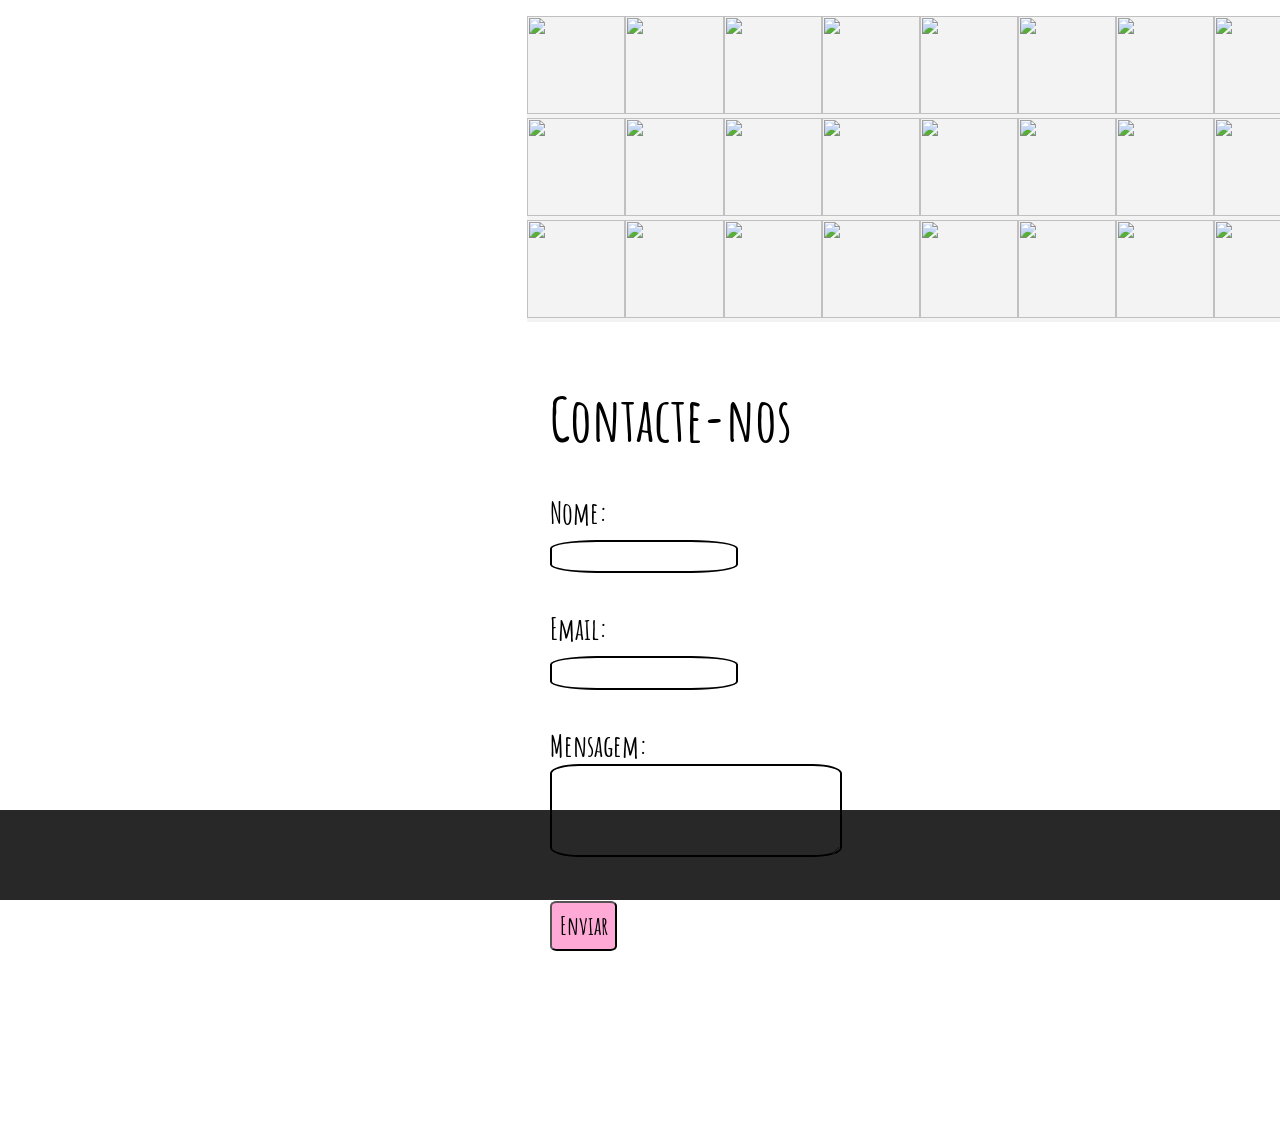
==== index.html @ 61809d12 "Clean reupload without LFS" ====
<!DOCTYPE html>
<html lang="en">
<head>
    <meta charset="UTF-8">
    <meta name="viewport" content="width=device-width, initial-scale=1.0">
    <title>Reviver Amália - Início</title>
    <link rel="stylesheet" href="style.css">
    <link rel="icon" href="imagens/icon.png" type="image/x-icon">
    <link href="https://unpkg.com/aos@2.3.1/dist/aos.css" rel="stylesheet">

    <link rel="preconnect" href="https://fonts.googleapis.com">
    <link rel="preconnect" href="https://fonts.gstatic.com" crossorigin>
    <link href="https://fonts.googleapis.com/css2?family=Amatic+SC:wght@400;700&display=swap" rel="stylesheet">
    
</head>
<body>
 <div class="logo"><img src="imagens/logo casa2.png" alt=""></div> 

  <div class="content" data-aos="fade-left">
    <div class="frase"><img src="imagens/frase.png" alt=""></div>
  <div class="tiles"  data-aos-delay="350">
    <div class="tile icon"><a href="Concurso.html"><img src="imagens/azuleijos/concurso.png" alt=""></a></div>
    <div class="tile"><img src="imagens/tile.png" alt=""></div>
    <div class="tile icon"><a href="Historia.html"><img src="imagens/azuleijos/historio amalia.png" alt=""></a></div>
    <div class="tile"><img src="imagens/tile.png" alt=""></div>
    <div class="tile icon"><a href="processotrabalho.html"><img src="imagens/azuleijos/easteregg.png" alt=""></a></div>
    <div class="tile"><img src="imagens/tile.png" alt=""></div>
    <div class="tile icon"><a target="_blank" href="https://www.canva.com/design/DAGnUgQPcQE/6aN4FumB0e2GBZfVPCCh3A/edit"><img src="imagens/azuleijos/powerpoint.png" alt=""></a></div>
    <div class="tile"><img src="imagens/tile.png" alt=""></div>
    <div class="tile"><img src="imagens/tile.png" alt=""></div>
    <div class="tile icon"><a target="_blank" href="https://www.cmjornal.pt/cm-interativo/graficos-interativos/amalia-revisitada"><img src="imagens/azuleijos/museu amalia.png" alt=""></a></div>
    <div class="tile"><img src="imagens/tile.png" alt=""></div>
    <div class="tile icon"><a href="Papagaio.html"><img src="imagens/azuleijos/papagaio.png" alt=""></a></div>
    <div class="tile"><img src="imagens/tile.png" alt=""></div>
    <div class="tile icon"><a href="promocionais.html"><img src="imagens/azuleijos/promocionais.png" alt=""></a></div>
    <div class="tile"><img src="imagens/tile.png" alt=""></div>
    <div class="tile icon"><a target="_blank" href="conteudo/Dossier.pdf"><img src="imagens/azuleijos/dossier.png" alt=""></a></div>
    <div class="tile"><img src="imagens/tile.png" alt=""></div>
    <div class="tile"><img src="imagens/tile.png" alt=""></div>
    <div class="tile icon"><a href="fotosevideos.html"><img src="imagens/azuleijos/video e poster2.png" alt=""></a></div>
    <div class="tile"><img src="imagens/tile.png" alt=""></div>
    <div class="tile icon"><a target="_blank" href="https://www.youtube.com/c/Am%C3%A1liaRodriguesOfficial/playlists"><img src="imagens/azuleijos/Musica.png" alt=""></a></div>
    <div class="tile"><img src="imagens/tile.png" alt=""></div>
    <div class="tile icon"><a href="reels.html"><img src="imagens/azuleijos/reels.png" alt=""></a></div>
    <div class="tile"><img src="imagens/tile.png" alt=""></div>
  </div>

  <div class="separador"><img src="imagens/azulejo parede.png" alt=""></div>
<br>
<div class="contactos"  data-aos="fade-down">
  <h1>Contacte-nos</h1>
  <br>
  <form action="enviar_contacto.php" method="POST" class="formulario-contacto">
    <label for="nome">Nome:</label><br>
    <input type="text" id="nome" name="nome" required><br><br>
  
    <label for="email">Email:</label><br>
    <input type="email" id="email" name="email" required><br><br>
  
    <label for="mensagem">Mensagem:</label><br>
    <textarea id="mensagem" name="mensagem" rows="5" required></textarea><br><br>
  
    <button type="submit">Enviar</button>
  </form>

  <br><br><br><br><br>
</div>
  </div>
  </div>
  </div>
</div>
</div>


<div class="footer">
  <div class="epi-container">
    <a class="epi" target="_blank" href="https://www.epi.edu.pt/">
      <img src="imagens/loog escola.png" alt="">
    </a>
    <div class="creditos">
      <h2>Grupo 14:</h2> <br>
      Iara Ramos <br>Carolina Silva <br>Vasco Sousa <br>Francisco Valério <br>
      Simão Lidório <br>Gabriel Rodrigues <br>Tomás Maia <br>Nicholas Nobre <br>
      Pedro Morais <br>Olivia Danielides <br>Tomás Fialho
    </div>
  </div>
  <a target="_blank" href="https://amaliarodrigues.pt/en/home-page/">
    <img src="imagens/logo casa2.png" alt="">
  </a>
</div>

<script src="https://unpkg.com/aos@2.3.1/dist/aos.js"></script>
<script>
  AOS.init();
</script>
</body>
</html>
---- style.css ----
* {
  margin: 0;
  padding: 0;
  box-sizing: border-box;
}
html {width: 100%; height: 100%;}
body { font-family: "Amatic SC", sans-serif;
  font-weight: 700;
  font-style: normal;  background-image: url(imagens/back1.png); background-size: 150%; }
.content {width: 60%; height: auto; background-color: white; position: absolute; right: 0%;margin: 0;float: right;}
.logo img {width: 30%; position: fixed; z-index: 5; padding: 1%;}
.frase {height: 50%;width: 100%; padding-left: 2%; background-color: white; margin-bottom: -4px;}
.frase img {width: 100%;}
.separador {height: 50%;width: 100%; padding-left: 2%; background-color: white; padding-bottom: 2%;}
.separador img {width: 100%;}
.tile {z-index: 0;width: 100%;height: 100%; aspect-ratio: 1/1;}
.tile img {width: 100%; height: 100%;}
.icon img{transition: transform 0.2s;}
.icon img:hover {transform: scale(.9);
}
.tiles {
    width: 100%;
    display: inline-grid;
    grid-template-columns: auto auto auto auto auto auto auto auto;
    background-color: white;
    padding-left: 2%;
    
  }
  .tiles > div {
    background-color: #f3f3f3;
  }

 .footer {
  width: 100%;
  height: 10%;
  background-color: rgba(0, 0, 0, 0.842);
  z-index: 100;
  position: fixed;
  bottom: 0%;
  
  display: flex;
  align-items: center;      /* Alinha verticalmente */
  justify-content: center;  /* Centraliza horizontalmente */
  gap: 20px;                /* Espaço entre os ícones */
}

.footer a img { padding: .8%;}

.contactos {padding-left: 5%; padding-top: 2%; font-size: 30px;}
.contactos button {background-color: rgb(255, 169, 215); padding: 1%; border-radius: 10%; font-size: 25px; font-family: "Amatic SC", sans-serif;
  font-weight: 700;
  font-style: normal;}
.contactos input {border-radius: 25%; padding: 1%; height: 2%; border: solid black 2px;}
.contactos textarea  {border-radius: 10%; padding: 1%; width: 40%; border: solid black 2px;}

.epi-container {
  position: relative;
  display: inline-block;
}

.creditos {
  width: 300px;
  background-color: black;
  color: white;
  padding: 20px;
  font-size: 20px;
  position: absolute;
  bottom: 100%;
  left: 50%;
  transform: translateX(-50%);
  display: none;
  z-index: 1000;
  text-align: left;
  border-radius: 10px;
  border: 5px solid white;
  margin: 10%;
}

.epi-container:hover .creditos {
  display: block;
}

.footer a img {
  height: 50px; /* ou outro tamanho desejado */
  width: auto;
}

.footer h2 {font-size: 40px}
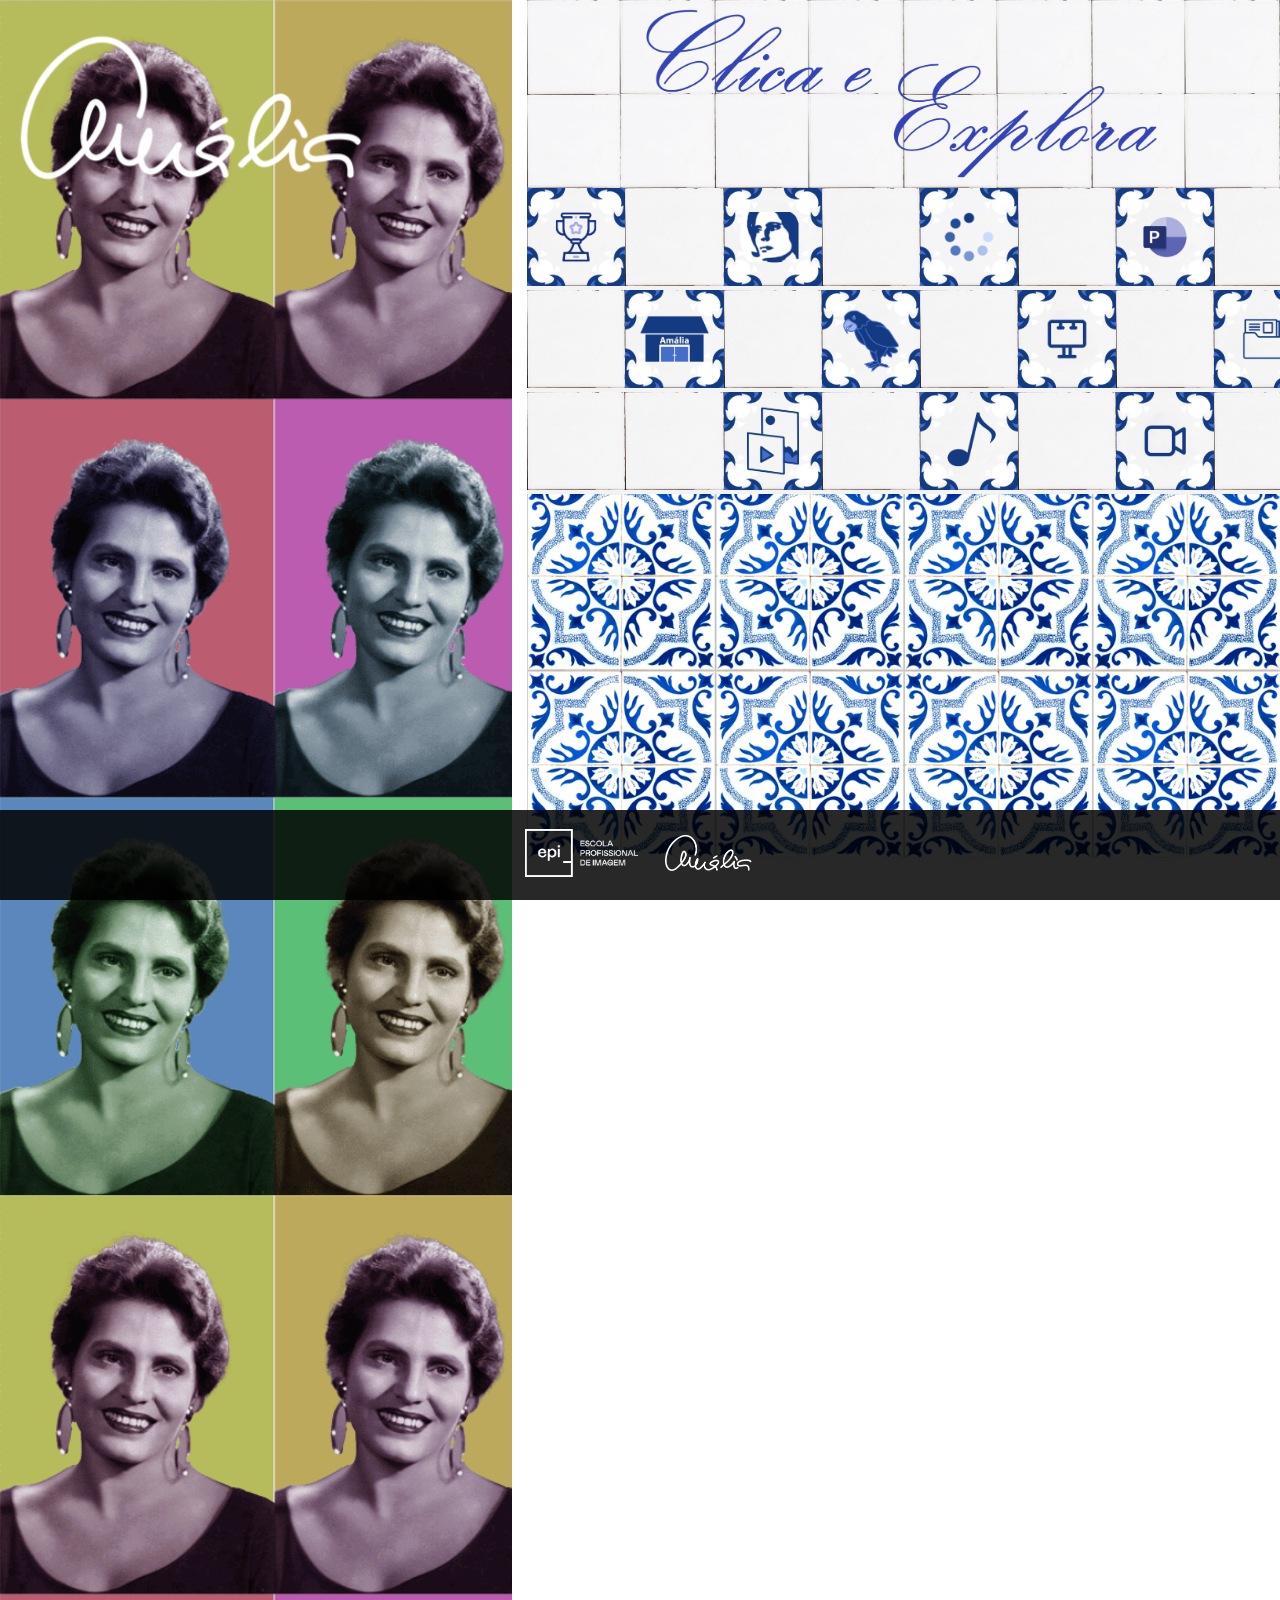
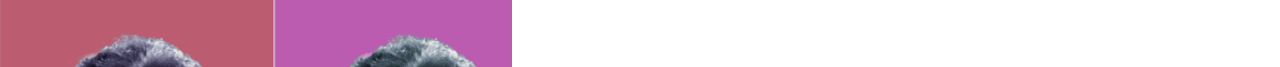
==== commit 435c3e3f: "Fix: ajustando caminhos de imagens e hífens" ====
--- a/index.html
+++ b/index.html
@@ -45,7 +45,7 @@
     <div class="tile"><img src="imagens/tile.png" alt=""></div>
   </div>
 
-  <div class="separador"><img src="imagens/azulejo parede.png" alt=""></div>
+  <div class="separador"><img src="imagens/azulejo-parede.png" alt=""></div>
 <br>
 <div class="contactos"  data-aos="fade-down">
   <h1>Contacte-nos</h1>
